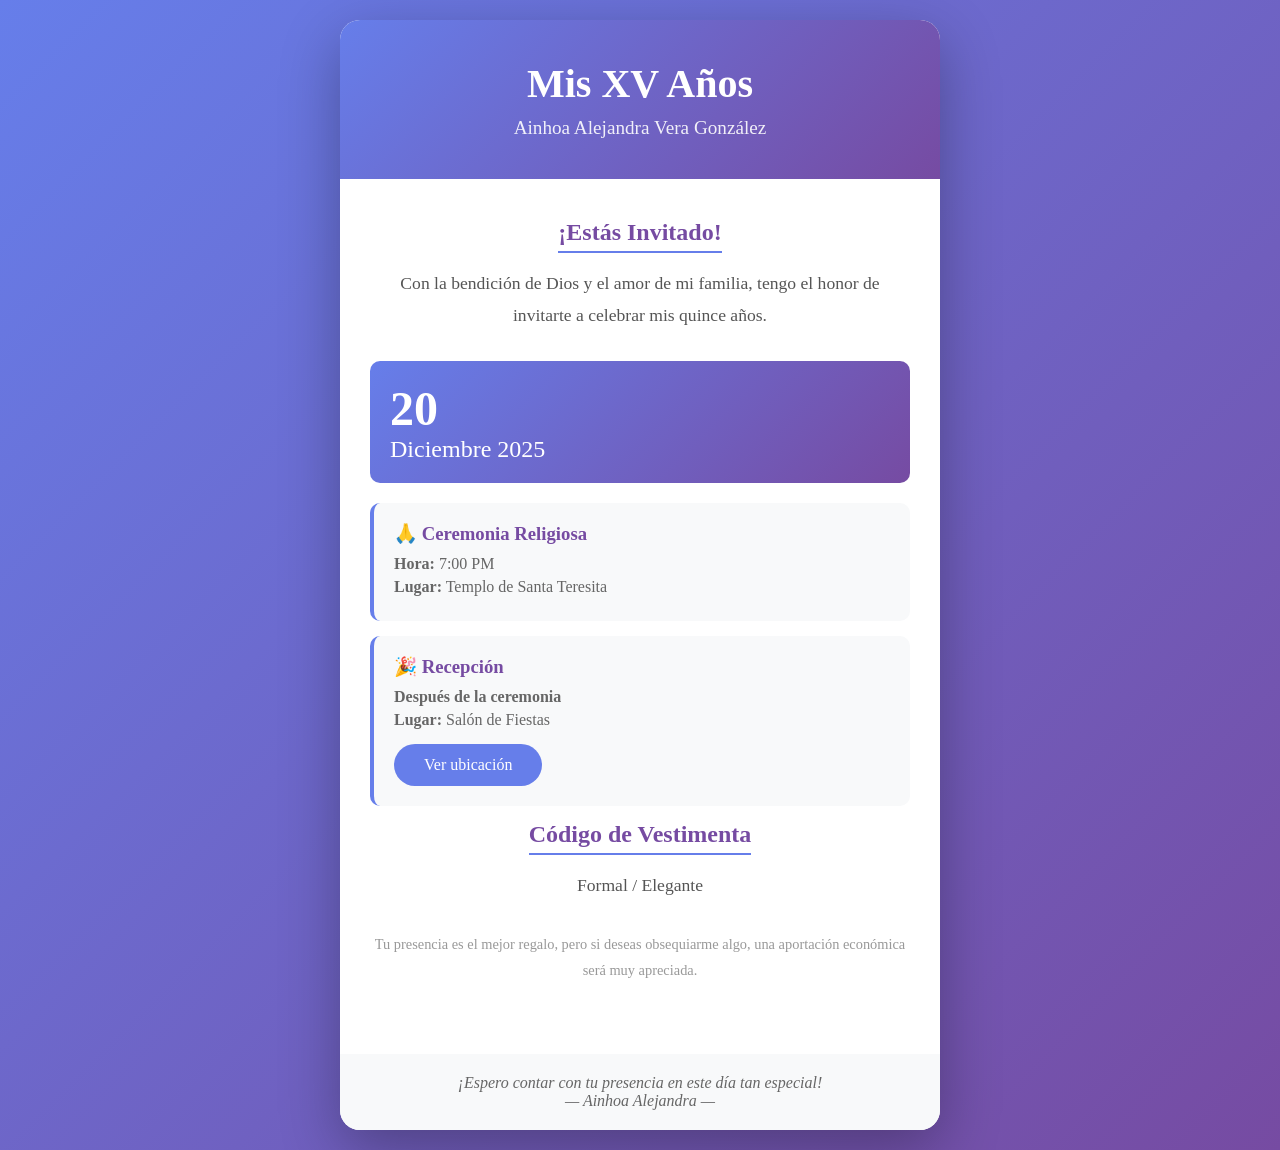
==== index.html @ 15b052e5 "Inicial commit: Sitio web XV Años Ainhoa Alejandra - Página de invitación digital - Contrato de serv" ====
<!DOCTYPE html>
<html lang="es">
<head>
    <meta charset="UTF-8">
    <meta name="viewport" content="width=device-width, initial-scale=1.0">
    <title>XV Años - Ainhoa Alejandra</title>
    <style>
        * {
            margin: 0;
            padding: 0;
            box-sizing: border-box;
        }

        body {
            font-family: 'Georgia', serif;
            background: linear-gradient(135deg, #667eea 0%, #764ba2 100%);
            min-height: 100vh;
            display: flex;
            justify-content: center;
            align-items: center;
            padding: 20px;
        }

        .invitation-card {
            background: white;
            max-width: 600px;
            width: 100%;
            border-radius: 20px;
            box-shadow: 0 20px 60px rgba(0, 0, 0, 0.3);
            overflow: hidden;
            animation: fadeIn 1s ease-in;
        }

        @keyframes fadeIn {
            from { opacity: 0; transform: translateY(30px); }
            to { opacity: 1; transform: translateY(0); }
        }

        .header {
            background: linear-gradient(135deg, #667eea 0%, #764ba2 100%);
            color: white;
            padding: 40px 20px;
            text-align: center;
        }

        .header h1 {
            font-size: 2.5em;
            margin-bottom: 10px;
            font-family: 'Brush Script MT', cursive;
        }

        .header p {
            font-size: 1.2em;
            opacity: 0.9;
        }

        .content {
            padding: 40px 30px;
        }

        .section {
            margin-bottom: 30px;
            text-align: center;
        }

        .section h2 {
            color: #764ba2;
            font-size: 1.5em;
            margin-bottom: 15px;
            border-bottom: 2px solid #667eea;
            display: inline-block;
            padding-bottom: 5px;
        }

        .section p {
            color: #555;
            line-height: 1.8;
            font-size: 1.1em;
        }

        .date-box {
            background: linear-gradient(135deg, #667eea 0%, #764ba2 100%);
            color: white;
            padding: 20px;
            border-radius: 10px;
            margin: 20px 0;
        }

        .date-box .day {
            font-size: 3em;
            font-weight: bold;
        }

        .date-box .month {
            font-size: 1.5em;
        }

        .event-details {
            background: #f8f9fa;
            padding: 20px;
            border-radius: 10px;
            margin: 15px 0;
            border-left: 4px solid #667eea;
        }

        .event-details h3 {
            color: #764ba2;
            margin-bottom: 10px;
        }

        .event-details p {
            color: #666;
            margin: 5px 0;
        }

        .map-button {
            display: inline-block;
            background: #667eea;
            color: white;
            padding: 12px 30px;
            border-radius: 25px;
            text-decoration: none;
            margin-top: 10px;
            transition: all 0.3s;
        }

        .map-button:hover {
            background: #764ba2;
            transform: translateY(-2px);
            box-shadow: 0 5px 15px rgba(0, 0, 0, 0.2);
        }

        .footer {
            background: #f8f9fa;
            padding: 20px;
            text-align: center;
            color: #666;
            font-style: italic;
        }

        @media (max-width: 600px) {
            .header h1 {
                font-size: 2em;
            }

            .date-box .day {
                font-size: 2em;
            }
        }
    </style>
</head>
<body>
    <div class="invitation-card">
        <div class="header">
            <h1>Mis XV Años</h1>
            <p>Ainhoa Alejandra Vera González</p>
        </div>

        <div class="content">
            <div class="section">
                <h2>¡Estás Invitado!</h2>
                <p>Con la bendición de Dios y el amor de mi familia, tengo el honor de invitarte a celebrar mis quince años.</p>
            </div>

            <div class="date-box">
                <div class="day">20</div>
                <div class="month">Diciembre 2025</div>
            </div>

            <div class="event-details">
                <h3>🙏 Ceremonia Religiosa</h3>
                <p><strong>Hora:</strong> 7:00 PM</p>
                <p><strong>Lugar:</strong> Templo de Santa Teresita</p>
            </div>

            <div class="event-details">
                <h3>🎉 Recepción</h3>
                <p><strong>Después de la ceremonia</strong></p>
                <p><strong>Lugar:</strong> Salón de Fiestas</p>
                <a href="https://maps.app.goo.gl/Rc1vudPT85M9g4hc9?g_st=aw" class="map-button" target="_blank">Ver ubicación</a>
            </div>

            <div class="section">
                <h2>Código de Vestimenta</h2>
                <p>Formal / Elegante</p>
            </div>

            <div class="section">
                <p style="font-size: 0.9em; color: #999;">
                    Tu presencia es el mejor regalo, pero si deseas obsequiarme algo,
                    una aportación económica será muy apreciada.
                </p>
            </div>
        </div>

        <div class="footer">
            <p>¡Espero contar con tu presencia en este día tan especial!</p>
            <p>— Ainhoa Alejandra —</p>
        </div>
    </div>
</body>
</html>
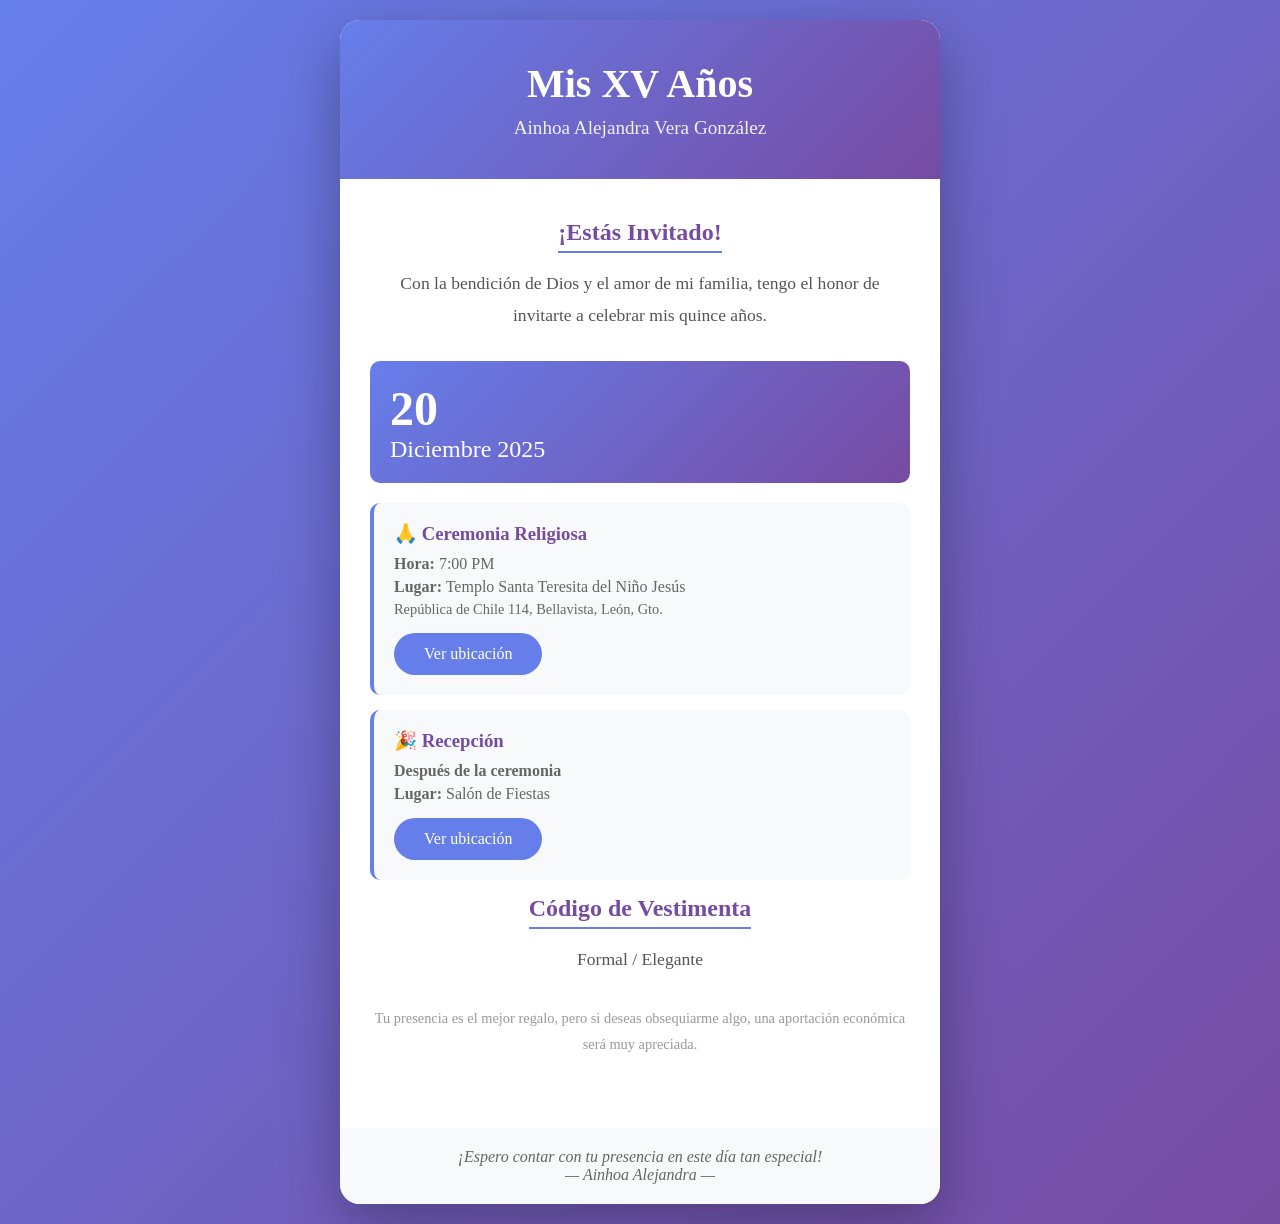
==== commit 6fa94fd4: "Actualizar ubicación del Templo Santa Teresita - Agregado nombre completo: Templo Santa Teresita del" ====
--- a/index.html
+++ b/index.html
@@ -170,7 +170,9 @@
             <div class="event-details">
                 <h3>🙏 Ceremonia Religiosa</h3>
                 <p><strong>Hora:</strong> 7:00 PM</p>
-                <p><strong>Lugar:</strong> Templo de Santa Teresita</p>
+                <p><strong>Lugar:</strong> Templo Santa Teresita del Niño Jesús</p>
+                <p style="font-size: 0.9em;">República de Chile 114, Bellavista, León, Gto.</p>
+                <a href="https://maps.app.goo.gl/U2JQNBPdKs8aVS6W8" class="map-button" target="_blank">Ver ubicación</a>
             </div>
 
             <div class="event-details">
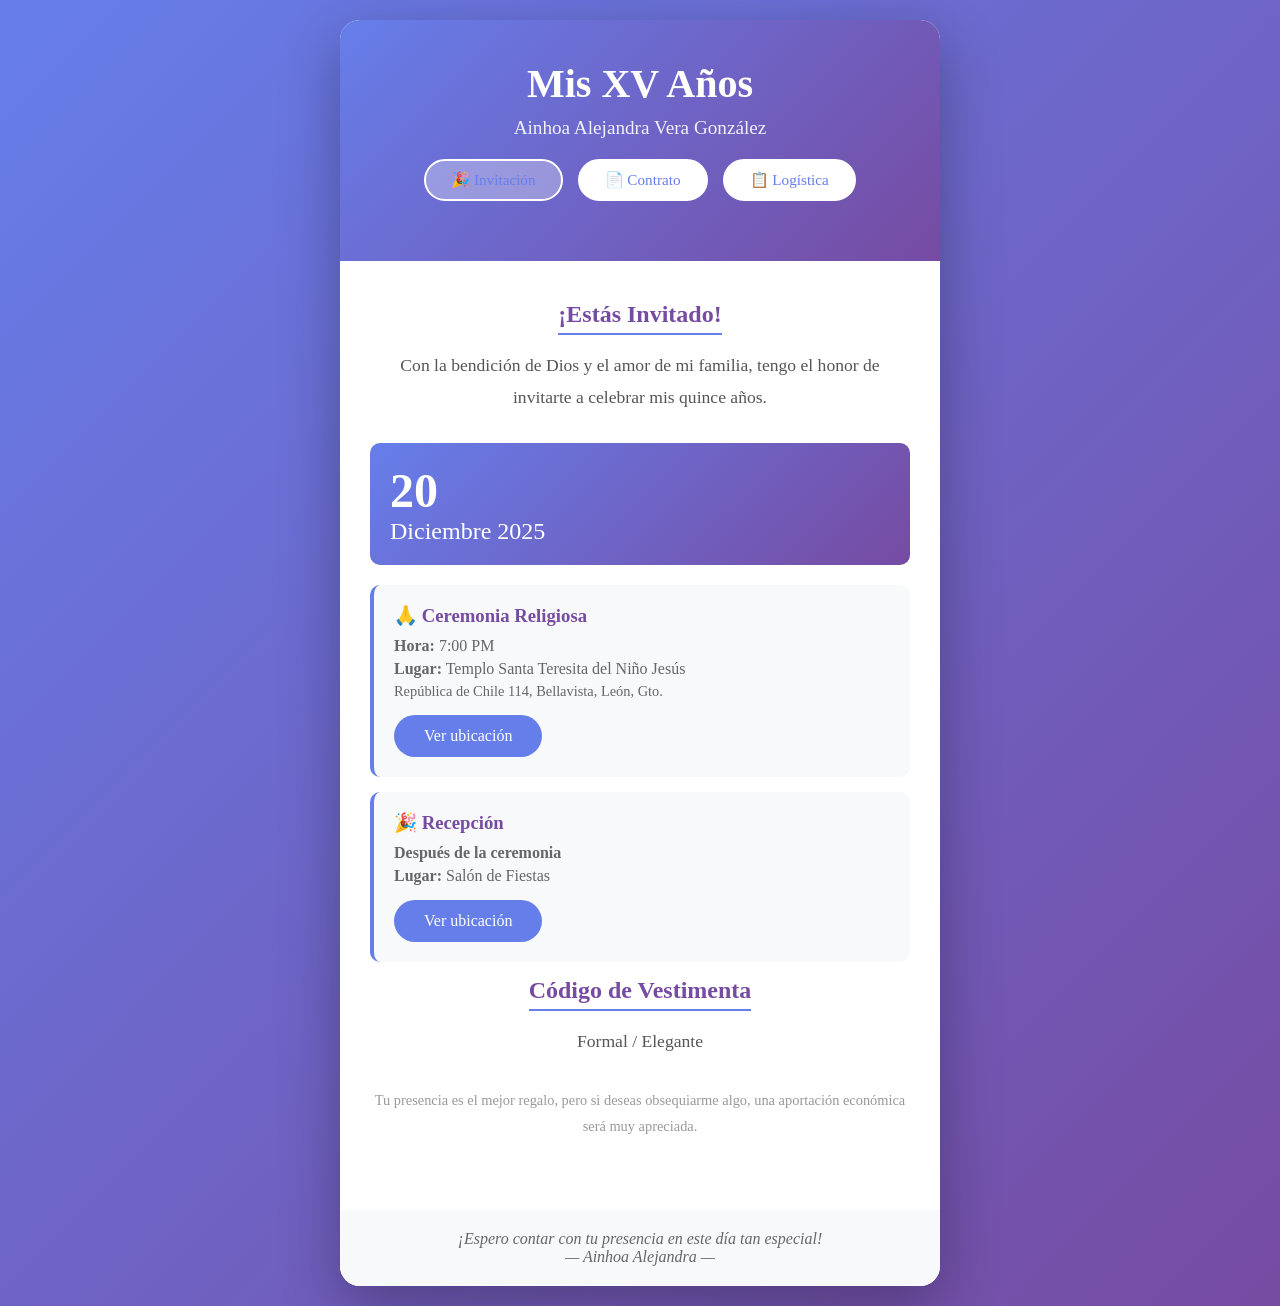
==== commit aa24c604: "Agregar menú de navegación a todas las páginas - Menú de navegación responsive en header - Enlaces e" ====
--- a/index.html
+++ b/index.html
@@ -138,6 +138,36 @@
             font-style: italic;
         }
 
+        .nav-links {
+            display: flex;
+            justify-content: center;
+            gap: 15px;
+            margin: 20px 0;
+            flex-wrap: wrap;
+        }
+
+        .nav-links a {
+            display: inline-block;
+            background: white;
+            color: #667eea;
+            padding: 10px 25px;
+            border-radius: 25px;
+            text-decoration: none;
+            transition: all 0.3s;
+            font-size: 0.95em;
+            border: 2px solid white;
+        }
+
+        .nav-links a:hover {
+            background: rgba(255, 255, 255, 0.2);
+            transform: translateY(-2px);
+            box-shadow: 0 5px 15px rgba(0, 0, 0, 0.2);
+        }
+
+        .nav-links a.active {
+            background: rgba(255, 255, 255, 0.3);
+        }
+
         @media (max-width: 600px) {
             .header h1 {
                 font-size: 2em;
@@ -154,6 +184,11 @@
         <div class="header">
             <h1>Mis XV Años</h1>
             <p>Ainhoa Alejandra Vera González</p>
+            <div class="nav-links">
+                <a href="index.html" class="active">🎉 Invitación</a>
+                <a href="contrato.html">📄 Contrato</a>
+                <a href="logistica.html">📋 Logística</a>
+            </div>
         </div>
 
         <div class="content">
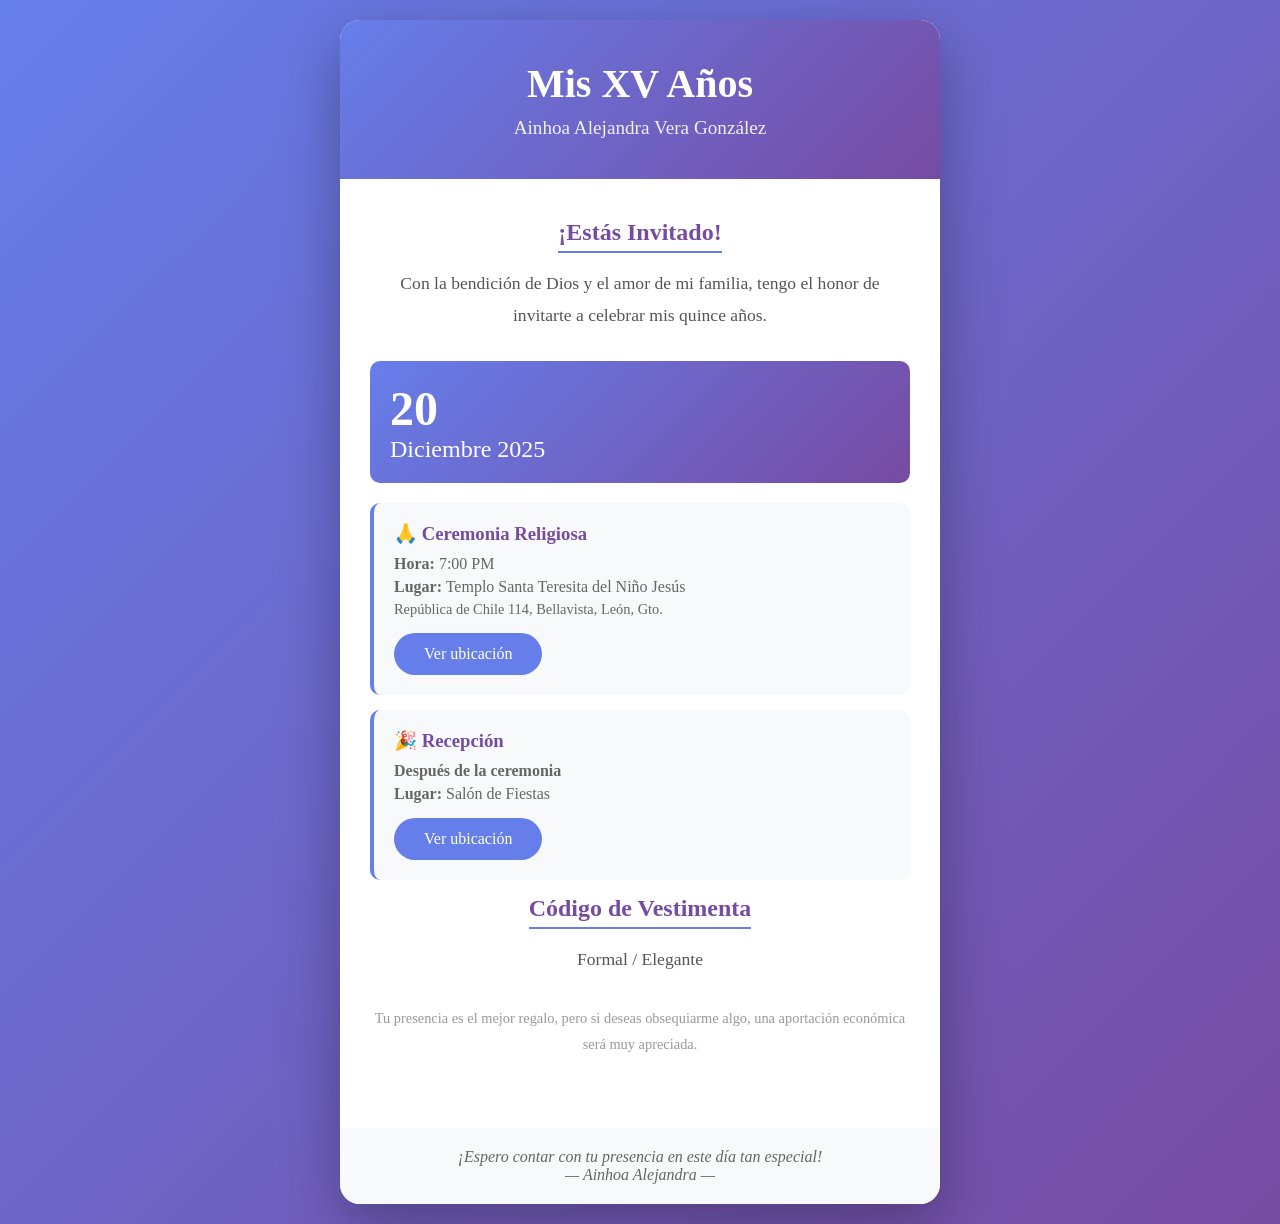
==== commit 2337c8ce: "Eliminar menú de navegación de la página de invitación - Removidos botones de navegación del header " ====
--- a/index.html
+++ b/index.html
@@ -138,36 +138,6 @@
             font-style: italic;
         }
 
-        .nav-links {
-            display: flex;
-            justify-content: center;
-            gap: 15px;
-            margin: 20px 0;
-            flex-wrap: wrap;
-        }
-
-        .nav-links a {
-            display: inline-block;
-            background: white;
-            color: #667eea;
-            padding: 10px 25px;
-            border-radius: 25px;
-            text-decoration: none;
-            transition: all 0.3s;
-            font-size: 0.95em;
-            border: 2px solid white;
-        }
-
-        .nav-links a:hover {
-            background: rgba(255, 255, 255, 0.2);
-            transform: translateY(-2px);
-            box-shadow: 0 5px 15px rgba(0, 0, 0, 0.2);
-        }
-
-        .nav-links a.active {
-            background: rgba(255, 255, 255, 0.3);
-        }
-
         @media (max-width: 600px) {
             .header h1 {
                 font-size: 2em;
@@ -184,11 +154,6 @@
         <div class="header">
             <h1>Mis XV Años</h1>
             <p>Ainhoa Alejandra Vera González</p>
-            <div class="nav-links">
-                <a href="index.html" class="active">🎉 Invitación</a>
-                <a href="contrato.html">📄 Contrato</a>
-                <a href="logistica.html">📋 Logística</a>
-            </div>
         </div>
 
         <div class="content">
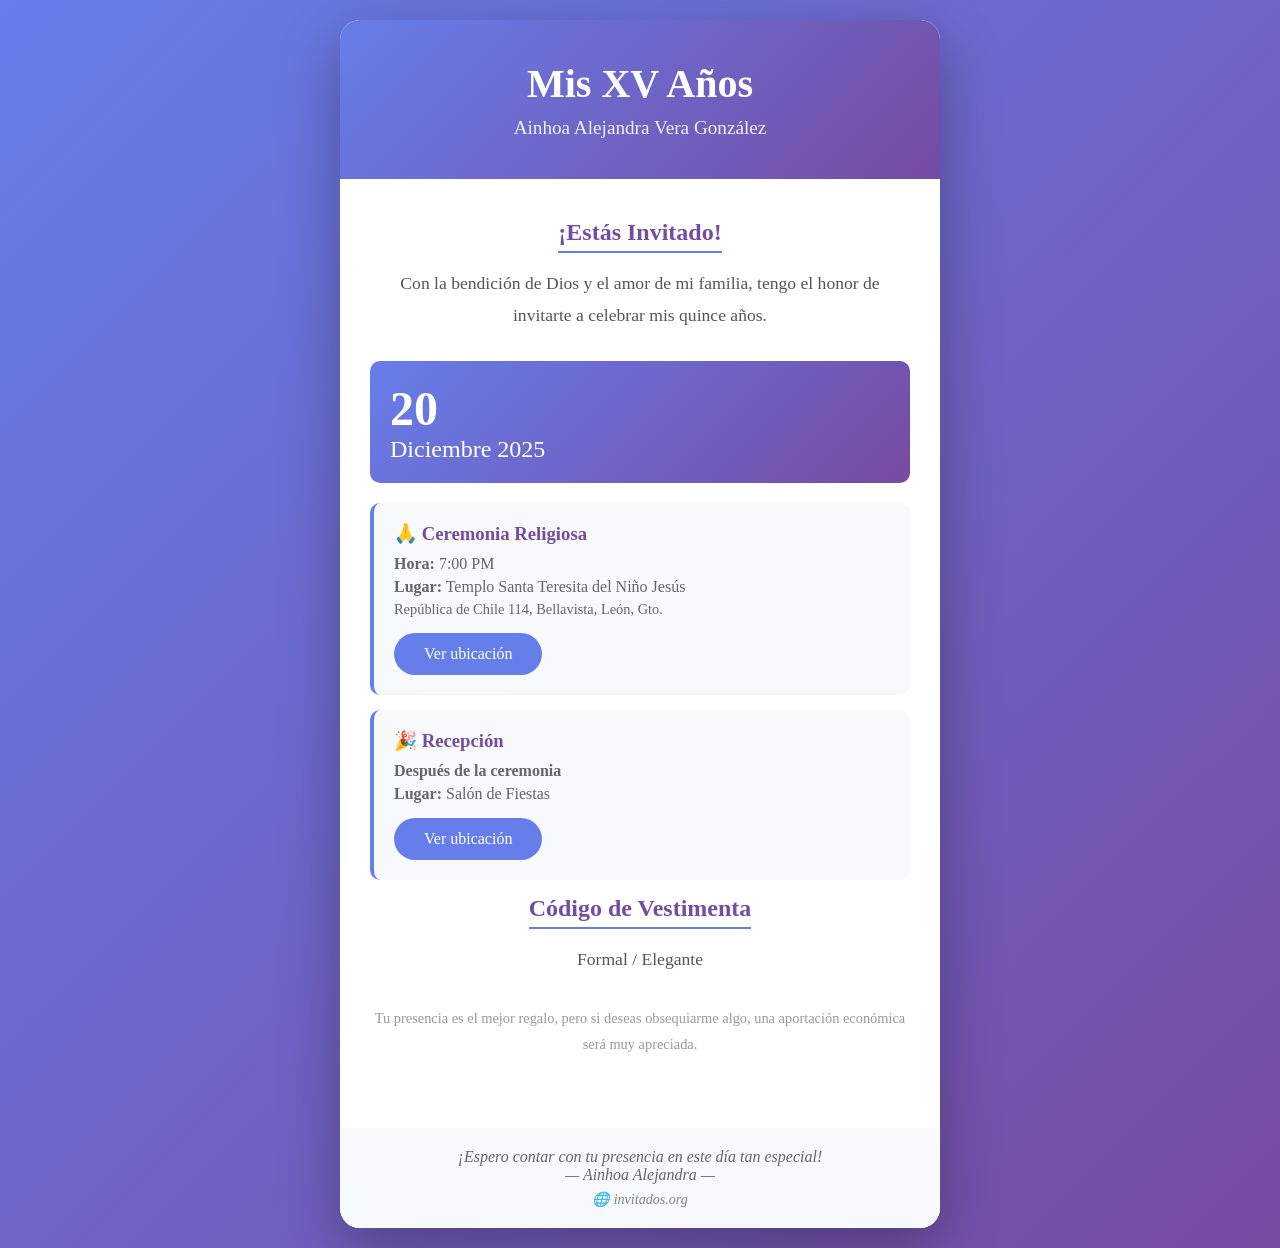
==== commit b3eb4629: "Agregar footer Foro7, favicon, descarga en selector" ====
--- a/index.html
+++ b/index.html
@@ -148,6 +148,7 @@
             }
         }
     </style>
+    <link rel="icon" type="image/svg+xml" href="favicon.svg">
 </head>
 <body>
     <div class="invitation-card">
@@ -200,5 +201,9 @@
             <p>— Ainhoa Alejandra —</p>
         </div>
     </div>
+    <script src="js/visitas.js?v=1"></script>
+
+    <script src="js/rsvp-guest.js"></script>
+<script src="js/foro7-footer.js"></script>
 </body>
 </html>
